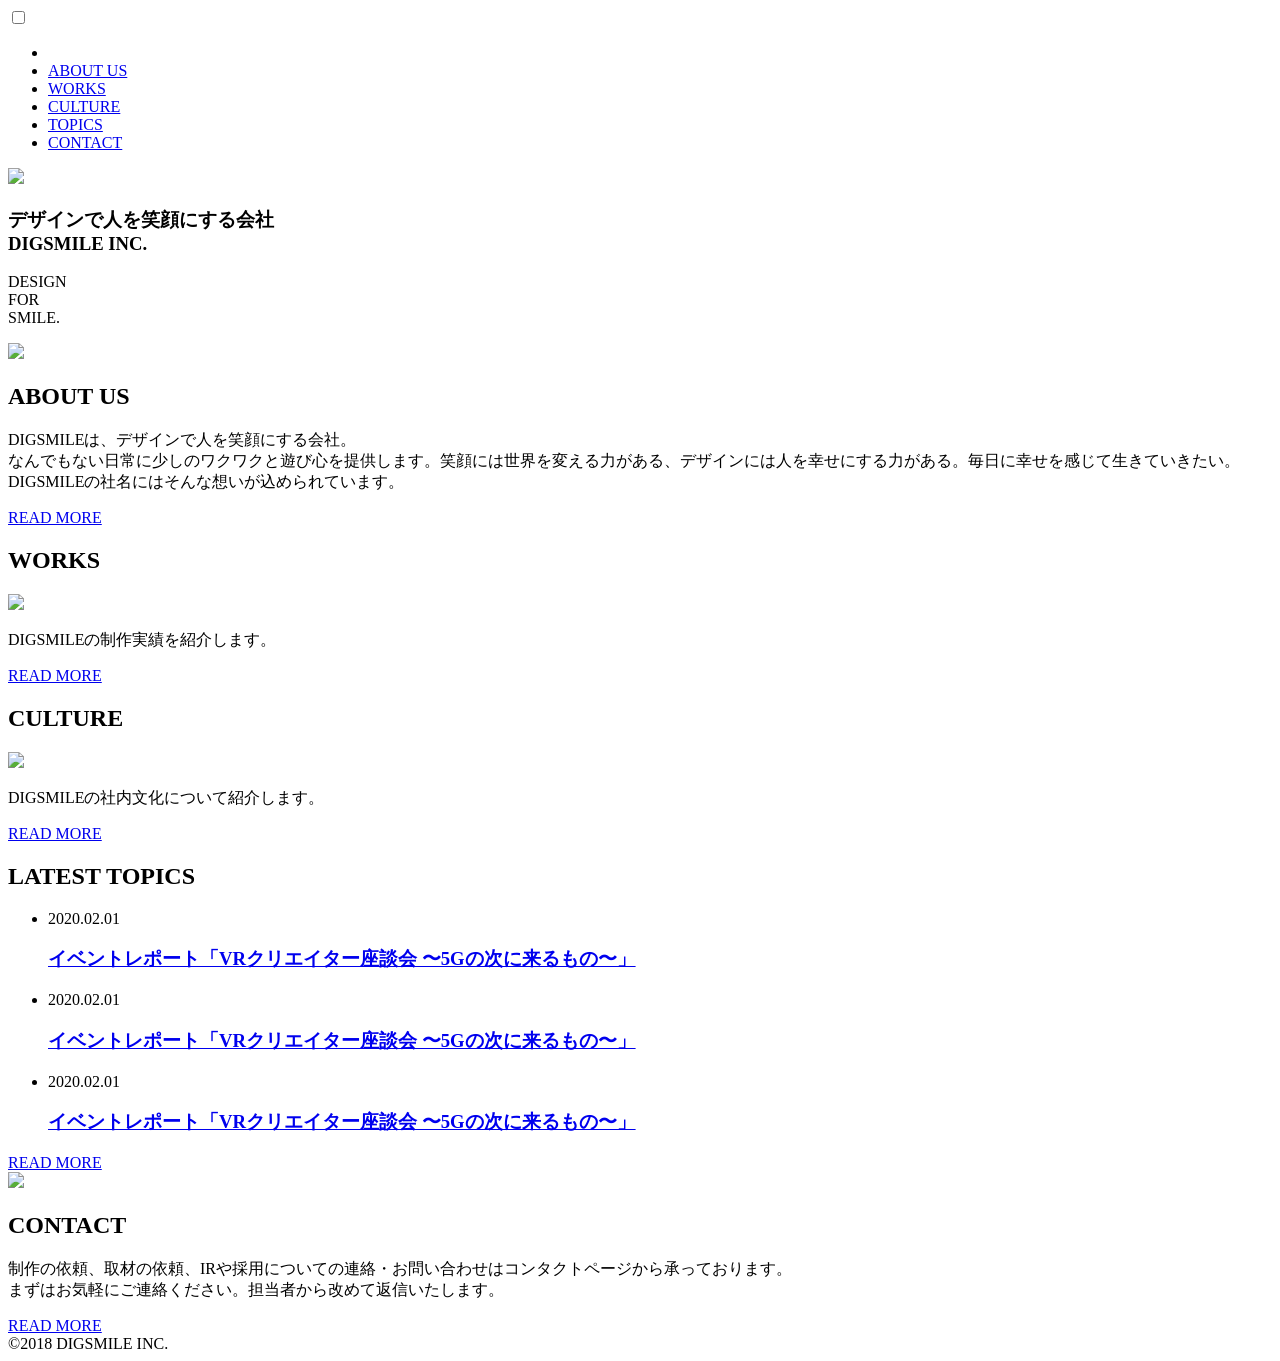
==== index.html @ cd888577 "Create index.html" ====
<!DOCTYPE html>
<html lang="ja">
<head>
    <meta charset="UTF-8">
    <meta http-equiv="X-UA-Compatible" content="IE=edge">
    <meta name="viewport" content="width=device-width, initial-scale=1.0">
    <title>Document</title>
    <link rel="stylesheet" href="css/reset.css">
    <link rel="stylesheet" href="css/smart.css">
    <link rel="stylesheet" href="css/smartipad.css">
    <link rel="stylesheet" href="style.css">
    <link href="https://use.fontawesome.com/releases/v5.6.1/css/all.css" rel="stylesheet">
    <link rel="preconnect" href="https://fonts.googleapis.com">
    <link rel="preconnect" href="https://fonts.gstatic.com" crossorigin>
    <link href="https://fonts.googleapis.com/css2?family=Montserrat:wght@500;800&display=swap" rel="stylesheet">
</head>
<body>
    <header>
        <div class="hamburger-menu">
            <input type="checkbox" id="menu-btn-check">
            <label for="menu-btn-check" class="menu-btn"><span></span></label>
            <div class="menu-content">
                <div class="menu-content-left"></div>
                <div class="menu-content-right">
                    <ul>
                        <li>
                            <a href="#"><img src="/images/hum_logo.png" alt=""></a>
                        </li>
                        <li>
                            <a href="#">ABOUT US</a>
                        </li>
                        <li>
                            <a href="#">WORKS</a>
                        </li>
                        <li>
                            <a href="#">CULTURE</a>
                        </li>
                        <li>
                            <a href="#">TOPICS</a>
                        </li>
                        <li>
                            <a href="#">CONTACT</a>
                        </li>
                    </ul>
                </div>
                
            </div>
        </div>
    </header>
    <section class="kv">
        <a href="#"><img src="/images/site-logo.png"></a>
        <div class="kv-text">
            <h3>
                デザインで人を笑顔にする会社<br>
                <span>DIGSMILE INC.</span>
            </h3>
            <p>
                DESIGN<br>
                FOR<br>
                SMILE.<br>
            </p>
        </div>
        <img src="/images/kv-img.png">
        <div class="black"></div>
    </section>
    <section class="about">
        <div class="inner">
            <div>
                <h2>ABOUT US</h2>
                <p>
                    DIGSMILEは、デザインで人を笑顔にする会社。<br>
                    なんでもない日常に少しのワクワクと遊び心を提供します。笑顔には世界を変える力がある、デザインには人を幸せにする力がある。毎日に幸せを感じて生きていきたい。<br>
                    DIGSMILEの社名にはそんな想いが込められています。<br>
                </p>
                <a class="read_more" href="#">
                    READ MORE
                </a>
            </div>
        </div>
    </section>
    <div class="works_culture">
        <div class="inner">
            <section class="works">
                <h2>WORKS</h2>
                <img src="/images/works-img.png">
                <p>DIGSMILEの制作実績を紹介します。</p>
                <a class="read_more" href="#">
                    READ MORE
                </a>
            </section>
            <section class="culture">
                <h2>CULTURE</h2>
                <img src="/images/culture-img.png">
                <p>DIGSMILEの社内文化について紹介します。</p>
                <a class="read_more" href="#">
                    READ MORE
                </a>
            </section>
        </div>
    </div>
    <section class="topics">
        <div class="inner">
            <h2>LATEST TOPICS</h2>
            <div>
                <ul>
                    <li>
                        <time>2020.02.01</time>
                        <h3><a href="#">イベントレポート「VRクリエイター座談会 〜5Gの次に来るもの〜」</a></h3>
                    </li>
                    <li>
                        <time>2020.02.01</time>
                        <h3><a href="#">イベントレポート「VRクリエイター座談会 〜5Gの次に来るもの〜」</a></h3>
                    </li>
                    <li>
                        <time>2020.02.01</time>
                        <h3><a href="#">イベントレポート「VRクリエイター座談会 〜5Gの次に来るもの〜」</a></h3>
                    </li>
                </ul>
            </div>
            <div class="read_more_outer">
                <a class="read_more" href="#">
                    READ MORE
                </a>
            </div>
            
        </div>
    </section>
    <section class="contact">
        <div class="inner">
            <img src="/images/recruit-img.png">
            <div class="contact-left">
                <div class="contact-left-inner">
                    <h2>CONTACT</h2>
                    <p>
                        制作の依頼、取材の依頼、IRや採用についての連絡・お問い合わせはコンタクトページから承っております。<br>
                        まずはお気軽にご連絡ください。担当者から改めて返信いたします。<br>
                    </p>
                    <a class="read_more" href="#">
                        READ MORE
                    </a>
                </div>
            </div>
            
        </div>
    </section>
    <footer>©2018 DIGSMILE INC.</footer>
    <script src="https://ajax.googleapis.com/ajax/libs/jquery/3.4.1/jquery.min.js"></script>    
    <script src="./js/script.js"></script>
</body>
</html>
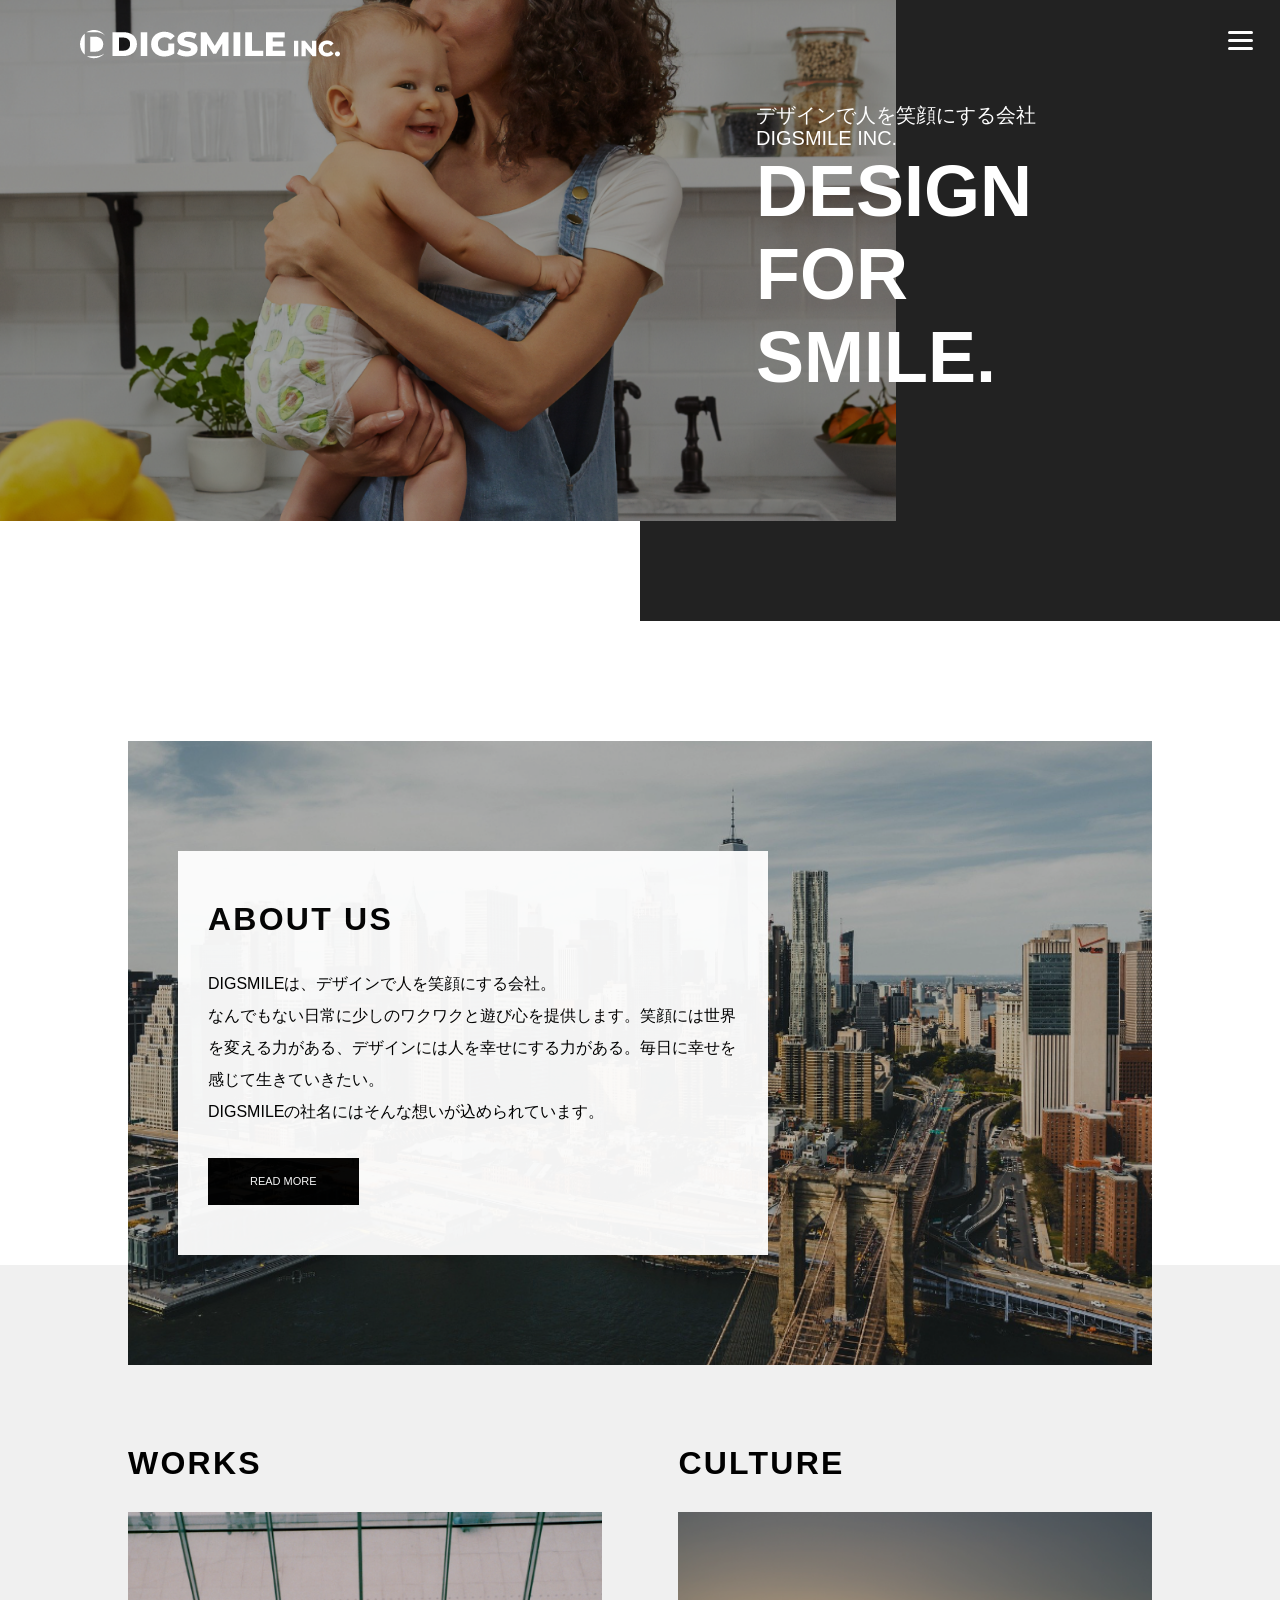
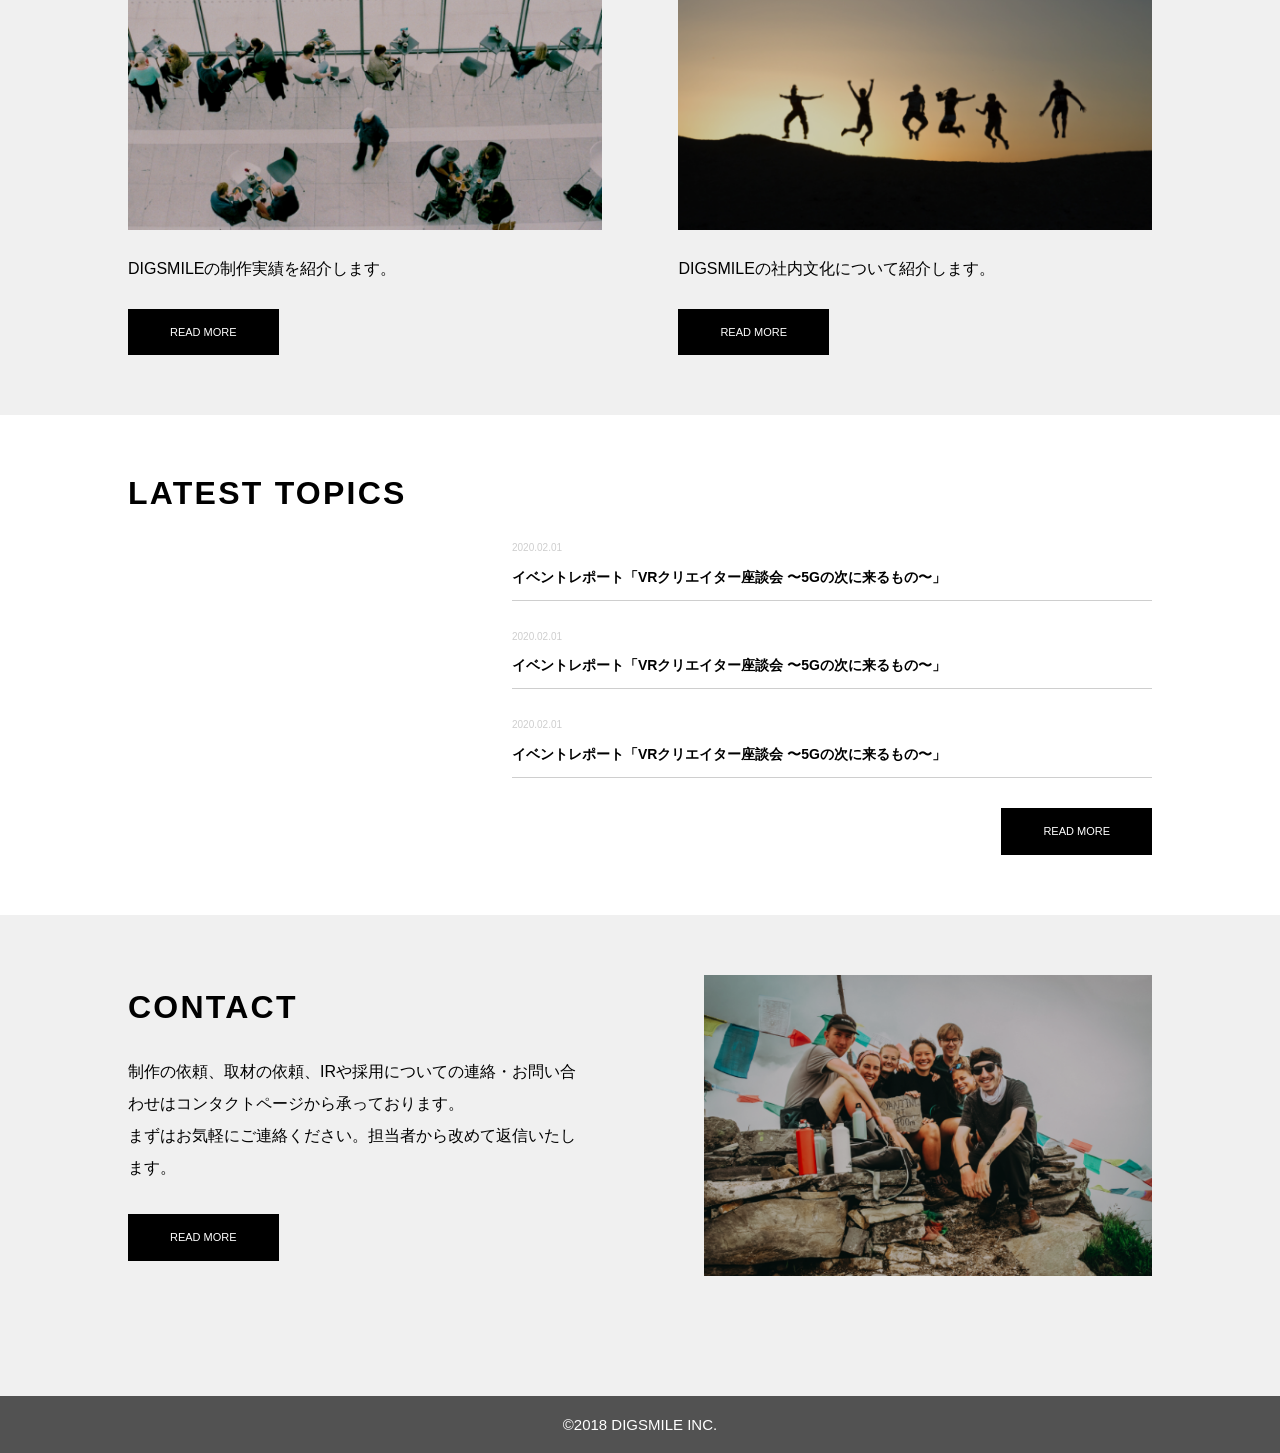
==== commit 6a475a10: "Update index.html" ====
--- a/index.html
+++ b/index.html
@@ -5,9 +5,9 @@
     <meta http-equiv="X-UA-Compatible" content="IE=edge">
     <meta name="viewport" content="width=device-width, initial-scale=1.0">
     <title>Document</title>
-    <link rel="stylesheet" href="css/reset.css">
-    <link rel="stylesheet" href="css/smart.css">
-    <link rel="stylesheet" href="css/smartipad.css">
+    <link rel="stylesheet" href="reset.css">
+    <link rel="stylesheet" href="smart.css">
+    <link rel="stylesheet" href="smartipad.css">
     <link rel="stylesheet" href="style.css">
     <link href="https://use.fontawesome.com/releases/v5.6.1/css/all.css" rel="stylesheet">
     <link rel="preconnect" href="https://fonts.googleapis.com">
@@ -24,7 +24,7 @@
                 <div class="menu-content-right">
                     <ul>
                         <li>
-                            <a href="#"><img src="/images/hum_logo.png" alt=""></a>
+                            <a href="#"><img src="hum_logo.png" alt=""></a>
                         </li>
                         <li>
                             <a href="#">ABOUT US</a>
@@ -48,7 +48,7 @@
         </div>
     </header>
     <section class="kv">
-        <a href="#"><img src="/images/site-logo.png"></a>
+        <a href="#"><img src="site-logo.png"></a>
         <div class="kv-text">
             <h3>
                 デザインで人を笑顔にする会社<br>
@@ -60,7 +60,7 @@
                 SMILE.<br>
             </p>
         </div>
-        <img src="/images/kv-img.png">
+        <img src="kv-img.png">
         <div class="black"></div>
     </section>
     <section class="about">
--- a/smart.css
+++ b/smart.css
@@ -0,0 +1,286 @@
+@media screen and (max-width: 480px) {
+  .inner {
+    width: 90vw;
+    margin: 0 auto;
+  }
+  a.read_more {
+    display: inline-block;
+    background-color: black;
+    color: #fff;
+    padding: 15px 40px;
+    border: 2px solid black;
+    -webkit-transition-duration: .5s;
+            transition-duration: .5s;
+  }
+  a.read_more:hover {
+    background-color: #fff;
+    color: black;
+  }
+  h2 {
+    font-family: 'Montserrat', sans-serif;
+    font-weight: 800;
+    font-size: 2.8rem;
+    letter-spacing: 0.07em;
+    margin-bottom: 30px;
+  }
+  header .hamburger-menu {
+    display: block;
+  }
+  header .hamburger-menu #menu-btn-check {
+    display: none;
+  }
+  header .hamburger-menu #menu-btn-check:checked ~ .menu-content {
+    left: 0%;
+  }
+  header .hamburger-menu .menu-btn {
+    position: fixed;
+    top: 10px;
+    right: 10px;
+    display: -webkit-box;
+    display: -ms-flexbox;
+    display: flex;
+    height: 60px;
+    width: 60px;
+    -webkit-box-pack: center;
+        -ms-flex-pack: center;
+            justify-content: center;
+    -webkit-box-align: center;
+        -ms-flex-align: center;
+            align-items: center;
+    z-index: 90;
+    background-color: rgba(34, 34, 34, 0.95);
+  }
+  header .hamburger-menu .menu-btn span, header .hamburger-menu .menu-btn span::before, header .hamburger-menu .menu-btn span::after {
+    content: '';
+    display: block;
+    height: 3px;
+    width: 25px;
+    border-radius: 3px;
+    background-color: #ffffff;
+    position: absolute;
+  }
+  header .hamburger-menu .menu-btn span::before {
+    bottom: 8px;
+  }
+  header .hamburger-menu .menu-btn span::after {
+    top: 8px;
+  }
+  header .hamburger-menu #menu-btn-check:checked ~ .menu-btn span {
+    background-color: rgba(255, 255, 255, 0);
+  }
+  header .hamburger-menu #menu-btn-check:checked ~ .menu-btn span::before {
+    bottom: 0;
+    -webkit-transform: rotate(45deg);
+            transform: rotate(45deg);
+  }
+  header .hamburger-menu #menu-btn-check:checked ~ .menu-btn span::after {
+    top: 0;
+    -webkit-transform: rotate(-45deg);
+            transform: rotate(-45deg);
+  }
+  header .hamburger-menu .menu-content {
+    width: 100vw;
+    height: 100%;
+    position: fixed;
+    top: 0;
+    left: 100%;
+    z-index: 80;
+    -webkit-transition: all 0.5s;
+    transition: all 0.5s;
+    display: block;
+    display: -webkit-box;
+    display: -ms-flexbox;
+    display: flex;
+  }
+  header .hamburger-menu .menu-content .menu-content-left {
+    width: 0vw;
+    background-color: rgba(34, 34, 34, 0.6);
+  }
+  header .hamburger-menu .menu-content .menu-content-right {
+    width: 100vw;
+    background-color: rgba(34, 34, 34, 0.95);
+  }
+  header .hamburger-menu .menu-content .menu-content-right ul {
+    margin-top: 80px;
+    text-align: center;
+  }
+  header .hamburger-menu .menu-content .menu-content-right ul li:nth-child(1) {
+    margin-bottom: 40px;
+  }
+  header .hamburger-menu .menu-content .menu-content-right ul li {
+    margin-bottom: 30px;
+  }
+  header .hamburger-menu .menu-content .menu-content-right ul li a {
+    font-family: 'Montserrat', sans-serif;
+    color: #fff;
+    font-weight: 600;
+    font-size: 2.0rem;
+  }
+  header .hamburger-menu .menu-content .menu-content-right ul li a:hover {
+    color: black;
+  }
+  section.kv {
+    position: relative;
+    color: #fff;
+    margin-bottom: 180px;
+  }
+  section.kv a {
+    position: absolute;
+    top: 20px;
+    left: 15px;
+  }
+  section.kv a img {
+    width: 180px;
+    height: auto;
+  }
+  section.kv div.kv-text {
+    position: absolute;
+    width: 230px;
+    top: 40%;
+    left: 55vw;
+    transform: translateX(-50%);
+    -webkit-transform: translateX(-50%);
+    -ms-transform: translateX(-50%);
+  }
+  section.kv div.kv-text h3 {
+    font-size: 1.6rem;
+    line-height: 1.5;
+    font-family: 'Montserrat', sans-serif;
+    font-weight: 800;
+  }
+  section.kv div.kv-text h3 span {
+    font-family: 'Montserrat', sans-serif;
+  }
+  section.kv div.kv-text p {
+    font-family: 'Montserrat', sans-serif;
+    font-weight: 600;
+    font-size: 5.6rem;
+  }
+  section.kv img {
+    width: 80vw;
+    height: 580px;
+    -o-object-fit: cover;
+       object-fit: cover;
+  }
+  section.kv .black {
+    position: absolute;
+    top: 0;
+    right: 0;
+    margin: 0 auto;
+    z-index: -1;
+    width: 70vw;
+    height: calc(100% + 100px);
+    display: block;
+    background-color: #222222;
+  }
+  section.about {
+    background-image: url(/images/about-img.png);
+    padding: 20px 5vw;
+  }
+  section.about div.inner img {
+    width: 100%;
+  }
+  section.about div.inner div {
+    background-color: #FFFFFF;
+    opacity: 0.95;
+    width: 90vw;
+    padding: 40px 30px;
+  }
+  section.about div.inner div p {
+    line-height: 2;
+    font-size: 1.6rem;
+    /*font-family: ;*/
+    margin-bottom: 30px;
+  }
+  div.works_culture {
+    background-color: #F0F0F0;
+    padding: 40px 0;
+  }
+  div.works_culture div.inner section.works {
+    width: 100%;
+    margin-bottom: 40px;
+  }
+  div.works_culture div.inner section.works img {
+    width: 100%;
+    margin-bottom: 30px;
+  }
+  div.works_culture div.inner section.works p {
+    font-size: 1.6rem;
+    margin-bottom: 30px;
+  }
+  div.works_culture div.inner section.culture {
+    width: 100%;
+  }
+  div.works_culture div.inner section.culture img {
+    width: 100%;
+    margin-bottom: 30px;
+  }
+  div.works_culture div.inner section.culture p {
+    font-size: 1.6rem;
+    margin-bottom: 30px;
+  }
+  section.topics {
+    padding: 40px 0;
+  }
+  section.topics div.inner div ul li {
+    border-bottom: 1px solid #CECECE;
+    margin-bottom: 30px;
+  }
+  section.topics div.inner div ul li time {
+    font-family: 'Montserrat', sans-serif;
+    font-weight: 500;
+    font-size: 1.0rem;
+    color: #CECECE;
+    margin-bottom: 15px;
+    display: block;
+  }
+  section.topics div.inner div ul li h3 a {
+    margin-bottom: 15px;
+    display: block;
+    font-size: 1.2rem;
+    line-height: 1.8;
+    font-weight: bold;
+  }
+  section.topics div.inner div ul li h3 a:hover {
+    opacity: 0.7;
+  }
+  section.topics div.inner div.read_more_outer {
+    text-align: left;
+  }
+  section.contact {
+    background-color: #F0F0F0;
+  }
+  section.contact div.inner {
+    padding: 40px 0;
+  }
+  section.contact div.inner img {
+    width: 100%;
+    margin-bottom: 30px;
+  }
+  section.contact div.inner div.contact-left {
+    width: 100%;
+    display: -webkit-box;
+    display: -ms-flexbox;
+    display: flex;
+    -webkit-box-pack: center;
+        -ms-flex-pack: center;
+            justify-content: center;
+    -webkit-box-align: center;
+        -ms-flex-align: center;
+            align-items: center;
+  }
+  section.contact div.inner div.contact-left div.contact-left-inner p {
+    line-height: 2.0;
+    font-size: 1.6rem;
+    margin-bottom: 30px;
+  }
+  footer {
+    background-color: #525252;
+    color: #fff;
+    padding: 20px 0;
+    font-family: 'Montserrat', sans-serif;
+    text-align: center;
+    font-size: 1.0rem;
+  }
+}
+/*# sourceMappingURL=smart.css.map */
--- a/smartipad.css
+++ b/smartipad.css
@@ -0,0 +1,284 @@
+@media screen and (min-width: 481px) and (max-width: 768px) {
+  .inner {
+    width: 90vw;
+    margin: 0 auto;
+  }
+  a.read_more {
+    display: inline-block;
+    background-color: black;
+    color: #fff;
+    padding: 15px 40px;
+    border: 2px solid black;
+    -webkit-transition-duration: .5s;
+            transition-duration: .5s;
+  }
+  a.read_more:hover {
+    background-color: #fff;
+    color: black;
+  }
+  h2 {
+    font-family: 'Montserrat', sans-serif;
+    font-weight: 800;
+    font-size: 3.2rem;
+    letter-spacing: 0.07em;
+    margin-bottom: 30px;
+  }
+  header .hamburger-menu {
+    display: block;
+  }
+  header .hamburger-menu #menu-btn-check {
+    display: none;
+  }
+  header .hamburger-menu #menu-btn-check:checked ~ .menu-content {
+    left: 0%;
+  }
+  header .hamburger-menu .menu-btn {
+    position: fixed;
+    top: 10px;
+    right: 10px;
+    display: -webkit-box;
+    display: -ms-flexbox;
+    display: flex;
+    height: 60px;
+    width: 60px;
+    -webkit-box-pack: center;
+        -ms-flex-pack: center;
+            justify-content: center;
+    -webkit-box-align: center;
+        -ms-flex-align: center;
+            align-items: center;
+    z-index: 90;
+    background-color: rgba(34, 34, 34, 0.95);
+  }
+  header .hamburger-menu .menu-btn span, header .hamburger-menu .menu-btn span::before, header .hamburger-menu .menu-btn span::after {
+    content: '';
+    display: block;
+    height: 3px;
+    width: 25px;
+    border-radius: 3px;
+    background-color: #ffffff;
+    position: absolute;
+  }
+  header .hamburger-menu .menu-btn span::before {
+    bottom: 8px;
+  }
+  header .hamburger-menu .menu-btn span::after {
+    top: 8px;
+  }
+  header .hamburger-menu #menu-btn-check:checked ~ .menu-btn span {
+    background-color: rgba(255, 255, 255, 0);
+  }
+  header .hamburger-menu #menu-btn-check:checked ~ .menu-btn span::before {
+    bottom: 0;
+    -webkit-transform: rotate(45deg);
+            transform: rotate(45deg);
+  }
+  header .hamburger-menu #menu-btn-check:checked ~ .menu-btn span::after {
+    top: 0;
+    -webkit-transform: rotate(-45deg);
+            transform: rotate(-45deg);
+  }
+  header .hamburger-menu .menu-content {
+    width: 100vw;
+    height: 100%;
+    position: fixed;
+    top: 0;
+    left: 100%;
+    z-index: 80;
+    -webkit-transition: all 0.5s;
+    transition: all 0.5s;
+    display: block;
+    display: -webkit-box;
+    display: -ms-flexbox;
+    display: flex;
+  }
+  header .hamburger-menu .menu-content .menu-content-left {
+    width: 60vw;
+    background-color: rgba(34, 34, 34, 0.6);
+  }
+  header .hamburger-menu .menu-content .menu-content-right {
+    width: 40vw;
+    background-color: rgba(34, 34, 34, 0.95);
+  }
+  header .hamburger-menu .menu-content .menu-content-right ul {
+    margin-top: 180px;
+    text-align: center;
+  }
+  header .hamburger-menu .menu-content .menu-content-right ul li:nth-child(1) {
+    margin-bottom: 40px;
+  }
+  header .hamburger-menu .menu-content .menu-content-right ul li {
+    margin-bottom: 30px;
+  }
+  header .hamburger-menu .menu-content .menu-content-right ul li a {
+    font-family: 'Montserrat', sans-serif;
+    color: #fff;
+    font-weight: 600;
+    font-size: 2.0rem;
+  }
+  header .hamburger-menu .menu-content .menu-content-right ul li a:hover {
+    color: black;
+  }
+  section.kv {
+    position: relative;
+    color: #fff;
+    margin-bottom: 180px;
+  }
+  section.kv a {
+    position: absolute;
+    top: 30px;
+    left: 80px;
+  }
+  section.kv a img {
+    width: 260px;
+    height: auto;
+  }
+  section.kv div.kv-text {
+    position: absolute;
+    width: 250px;
+    top: 40%;
+    left: 75vw;
+    transform: translateX(-50%);
+    -webkit-transform: translateX(-50%);
+    -ms-transform: translateX(-50%);
+  }
+  section.kv div.kv-text h3 {
+    font-size: 1.6rem;
+    line-height: 1.5;
+    font-family: 'Montserrat', sans-serif;
+    font-weight: 800;
+  }
+  section.kv div.kv-text h3 span {
+    font-family: 'Montserrat', sans-serif;
+  }
+  section.kv div.kv-text p {
+    font-family: 'Montserrat', sans-serif;
+    font-weight: 600;
+    font-size: 5.6rem;
+  }
+  section.kv img {
+    width: 600px;
+    height: 890px;
+    -o-object-fit: cover;
+       object-fit: cover;
+  }
+  section.kv .black {
+    position: absolute;
+    top: 0;
+    right: 0;
+    margin: 0 auto;
+    z-index: -1;
+    width: 70vw;
+    height: calc(100% + 100px);
+    display: block;
+    background-color: #222222;
+  }
+  section.about {
+    background-image: url(/images/about-img.png);
+    padding: 40px 10vw;
+  }
+  section.about div.inner img {
+    width: 100%;
+  }
+  section.about div.inner div {
+    background-color: #FFFFFF;
+    opacity: 0.95;
+    width: 80vw;
+    padding: 40px 30px;
+  }
+  section.about div.inner div p {
+    line-height: 2;
+    font-size: 1.6rem;
+    /*font-family: ;*/
+    margin-bottom: 30px;
+  }
+  div.works_culture {
+    background-color: #F0F0F0;
+    padding: 60px 0;
+  }
+  div.works_culture div.inner section.works {
+    width: 70vw;
+    margin-bottom: 80px;
+  }
+  div.works_culture div.inner section.works img {
+    width: 100%;
+    margin-bottom: 30px;
+  }
+  div.works_culture div.inner section.works p {
+    font-size: 1.6rem;
+    margin-bottom: 30px;
+  }
+  div.works_culture div.inner section.culture {
+    width: 70vw;
+  }
+  div.works_culture div.inner section.culture img {
+    width: 100%;
+    margin-bottom: 30px;
+  }
+  div.works_culture div.inner section.culture p {
+    font-size: 1.6rem;
+    margin-bottom: 30px;
+  }
+  section.topics {
+    padding: 40px 0;
+  }
+  section.topics div.inner div ul li {
+    border-bottom: 1px solid #CECECE;
+    margin-bottom: 30px;
+  }
+  section.topics div.inner div ul li time {
+    font-family: 'Montserrat', sans-serif;
+    font-weight: 500;
+    font-size: 1.0rem;
+    color: #CECECE;
+    margin-bottom: 15px;
+    display: block;
+  }
+  section.topics div.inner div ul li h3 a {
+    margin-bottom: 15px;
+    display: block;
+    font-size: 1.4rem;
+    font-weight: bold;
+  }
+  section.topics div.inner div ul li h3 a:hover {
+    opacity: 0.7;
+  }
+  section.topics div.inner div.read_more_outer {
+    text-align: left;
+  }
+  section.contact {
+    background-color: #F0F0F0;
+  }
+  section.contact div.inner {
+    padding: 40px 0 80px;
+  }
+  section.contact div.inner img {
+    width: 70vw;
+    margin-bottom: 30px;
+  }
+  section.contact div.inner div.contact-left {
+    width: 70vw;
+    display: -webkit-box;
+    display: -ms-flexbox;
+    display: flex;
+    -webkit-box-pack: center;
+        -ms-flex-pack: center;
+            justify-content: center;
+    -webkit-box-align: center;
+        -ms-flex-align: center;
+            align-items: center;
+  }
+  section.contact div.inner div.contact-left div.contact-left-inner p {
+    line-height: 2.0;
+    font-size: 1.6rem;
+    margin-bottom: 30px;
+  }
+  footer {
+    background-color: #525252;
+    color: #fff;
+    padding: 20px 0;
+    font-family: 'Montserrat', sans-serif;
+    text-align: center;
+  }
+}
+/*# sourceMappingURL=smartipad.css.map */
--- a/style.css
+++ b/style.css
@@ -0,0 +1,315 @@
+@charset "UTF-8";
+html {
+  font-size: 62.5%;
+  font-family: "游ゴシック", "Yu Gothic", "游ゴシック体", YuGothic, sans-serif;
+}
+
+body {
+  font-size: 1.5em;
+}
+
+@media screen and (min-width: 769px) {
+  div.inner {
+    width: 80vw;
+    margin: 0 auto;
+  }
+  a.read_more {
+    display: inline-block;
+    background-color: black;
+    color: #fff;
+    padding: 15px 40px;
+    border: 2px solid black;
+    -webkit-transition-duration: .5s;
+            transition-duration: .5s;
+    font-size: 1.1rem;
+  }
+  a.read_more:hover {
+    background-color: #fff;
+    color: black;
+  }
+  h2 {
+    font-family: 'Montserrat', sans-serif;
+    font-weight: 800;
+    font-size: 3.2rem;
+    letter-spacing: 0.07em;
+    margin-bottom: 30px;
+  }
+  header .hamburger-menu {
+    display: block;
+  }
+  header .hamburger-menu #menu-btn-check {
+    display: none;
+  }
+  header .hamburger-menu #menu-btn-check:checked ~ .menu-content {
+    left: 0%;
+  }
+  header .hamburger-menu .menu-btn {
+    position: fixed;
+    top: 10px;
+    right: 10px;
+    display: -webkit-box;
+    display: -ms-flexbox;
+    display: flex;
+    height: 60px;
+    width: 60px;
+    -webkit-box-pack: center;
+        -ms-flex-pack: center;
+            justify-content: center;
+    -webkit-box-align: center;
+        -ms-flex-align: center;
+            align-items: center;
+    z-index: 90;
+    background-color: rgba(34, 34, 34, 0.95);
+  }
+  header .hamburger-menu .menu-btn span, header .hamburger-menu .menu-btn span::before, header .hamburger-menu .menu-btn span::after {
+    content: '';
+    display: block;
+    height: 3px;
+    width: 25px;
+    border-radius: 3px;
+    background-color: #ffffff;
+    position: absolute;
+  }
+  header .hamburger-menu .menu-btn span::before {
+    bottom: 8px;
+  }
+  header .hamburger-menu .menu-btn span::after {
+    top: 8px;
+  }
+  header .hamburger-menu #menu-btn-check:checked ~ .menu-btn span {
+    background-color: rgba(255, 255, 255, 0);
+  }
+  header .hamburger-menu #menu-btn-check:checked ~ .menu-btn span::before {
+    bottom: 0;
+    -webkit-transform: rotate(45deg);
+            transform: rotate(45deg);
+  }
+  header .hamburger-menu #menu-btn-check:checked ~ .menu-btn span::after {
+    top: 0;
+    -webkit-transform: rotate(-45deg);
+            transform: rotate(-45deg);
+  }
+  header .hamburger-menu .menu-content {
+    width: 100%;
+    height: 100%;
+    position: fixed;
+    top: 0;
+    left: 100%;
+    z-index: 80;
+    -webkit-transition: all 0.5s;
+    transition: all 0.5s;
+    display: block;
+    display: -webkit-box;
+    display: -ms-flexbox;
+    display: flex;
+  }
+  header .hamburger-menu .menu-content .menu-content-left {
+    width: 60%;
+    background-color: rgba(34, 34, 34, 0.6);
+  }
+  header .hamburger-menu .menu-content .menu-content-right {
+    width: 40%;
+    background-color: rgba(34, 34, 34, 0.95);
+  }
+  header .hamburger-menu .menu-content .menu-content-right ul {
+    margin-top: 180px;
+    text-align: center;
+  }
+  header .hamburger-menu .menu-content .menu-content-right ul li:nth-child(1) {
+    margin-bottom: 40px;
+  }
+  header .hamburger-menu .menu-content .menu-content-right ul li {
+    margin-bottom: 30px;
+  }
+  header .hamburger-menu .menu-content .menu-content-right ul li a {
+    font-family: 'Montserrat', sans-serif;
+    color: #fff;
+    font-weight: 600;
+    font-size: 2.0rem;
+  }
+  header .hamburger-menu .menu-content .menu-content-right ul li a:hover {
+    color: black;
+  }
+  section.kv {
+    position: relative;
+    color: #fff;
+    margin-bottom: 220px;
+  }
+  section.kv a {
+    position: absolute;
+    top: 30px;
+    left: 80px;
+  }
+  section.kv a img {
+    width: 260px;
+  }
+  section.kv div.kv-text {
+    position: absolute;
+    top: 20%;
+    left: 70vw;
+    transform: translateX(-50%);
+    -webkit-transform: translateX(-50%);
+    -ms-transform: translateX(-50%);
+  }
+  section.kv div.kv-text h3 {
+    font-size: 2.0rem;
+  }
+  section.kv div.kv-text h3 span {
+    font-family: 'Montserrat', sans-serif;
+  }
+  section.kv div.kv-text p {
+    font-family: 'Montserrat', sans-serif;
+    font-weight: 600;
+    font-size: 7.2rem;
+  }
+  section.kv img {
+    width: 70vw;
+  }
+  section.kv .black {
+    position: absolute;
+    top: 0;
+    right: 0;
+    margin: 0 auto;
+    z-index: -1;
+    width: 50vw;
+    height: calc(100% + 100px);
+    display: block;
+    background-color: #222222;
+  }
+  section.about {
+    position: relative;
+    background-image: url(/images/about-img.png);
+    background-size: cover;
+    padding: 110px 0 110px 50px;
+    width: 80vw;
+    margin: 0 auto;
+    z-index: 10;
+  }
+  section.about div.inner {
+    width: 100%;
+  }
+  section.about div.inner div {
+    background-color: #FFFFFF;
+    opacity: 0.95;
+    width: 590px;
+    padding: 50px 30px;
+  }
+  section.about div.inner div p {
+    line-height: 2;
+    font-size: 1.6rem;
+    /*font-family: ;*/
+    margin-bottom: 30px;
+  }
+  div.works_culture {
+    padding: 180px 0 60px;
+    margin-bottom: 60px;
+    background-color: #F0F0F0;
+    margin-top: -100px;
+    z-index: 1;
+  }
+  div.works_culture div.inner {
+    display: -webkit-box;
+    display: -ms-flexbox;
+    display: flex;
+    -webkit-box-pack: justify;
+        -ms-flex-pack: justify;
+            justify-content: space-between;
+  }
+  div.works_culture div.inner section.works {
+    width: 37vw;
+  }
+  div.works_culture div.inner section.works img {
+    width: 100%;
+    margin-bottom: 30px;
+  }
+  div.works_culture div.inner section.works p {
+    font-size: 1.6rem;
+    margin-bottom: 30px;
+  }
+  div.works_culture div.inner section.culture {
+    width: 37vw;
+  }
+  div.works_culture div.inner section.culture img {
+    width: 100%;
+    margin-bottom: 30px;
+  }
+  div.works_culture div.inner section.culture p {
+    font-size: 1.6rem;
+    margin-bottom: 30px;
+  }
+  section.topics {
+    margin-bottom: 60px;
+  }
+  section.topics div.inner div ul {
+    width: 50vw;
+    margin: 0 0 0 auto;
+  }
+  section.topics div.inner div ul li {
+    border-bottom: 1px solid #CECECE;
+    margin-bottom: 30px;
+  }
+  section.topics div.inner div ul li time {
+    font-family: 'Montserrat', sans-serif;
+    font-weight: 500;
+    font-size: 1.0rem;
+    color: #CECECE;
+    margin-bottom: 15px;
+    display: block;
+  }
+  section.topics div.inner div ul li h3 a {
+    margin-bottom: 15px;
+    display: block;
+    font-size: 1.4rem;
+    font-weight: bold;
+  }
+  section.topics div.inner div ul li h3 a:hover {
+    opacity: 0.7;
+  }
+  section.topics div.inner div.read_more_outer {
+    text-align: right;
+  }
+  section.contact {
+    background-color: #F0F0F0;
+  }
+  section.contact div.inner {
+    display: -webkit-box;
+    display: -ms-flexbox;
+    display: flex;
+    -webkit-box-pack: justify;
+        -ms-flex-pack: justify;
+            justify-content: space-between;
+    -webkit-box-orient: horizontal;
+    -webkit-box-direction: reverse;
+        -ms-flex-direction: row-reverse;
+            flex-direction: row-reverse;
+    padding: 60px 0 120px;
+  }
+  section.contact div.inner img {
+    width: 35vw;
+  }
+  section.contact div.inner div.contact-left {
+    width: 35vw;
+    display: -webkit-box;
+    display: -ms-flexbox;
+    display: flex;
+    -webkit-box-pack: center;
+        -ms-flex-pack: center;
+            justify-content: center;
+    -webkit-box-align: center;
+        -ms-flex-align: center;
+            align-items: center;
+  }
+  section.contact div.inner div.contact-left div.contact-left-inner p {
+    line-height: 2.0;
+    font-size: 1.6rem;
+    margin-bottom: 30px;
+  }
+  footer {
+    background-color: #525252;
+    color: #fff;
+    padding: 20px 0;
+    font-family: 'Montserrat', sans-serif;
+    text-align: center;
+  }
+}
+/*# sourceMappingURL=style.css.map */
